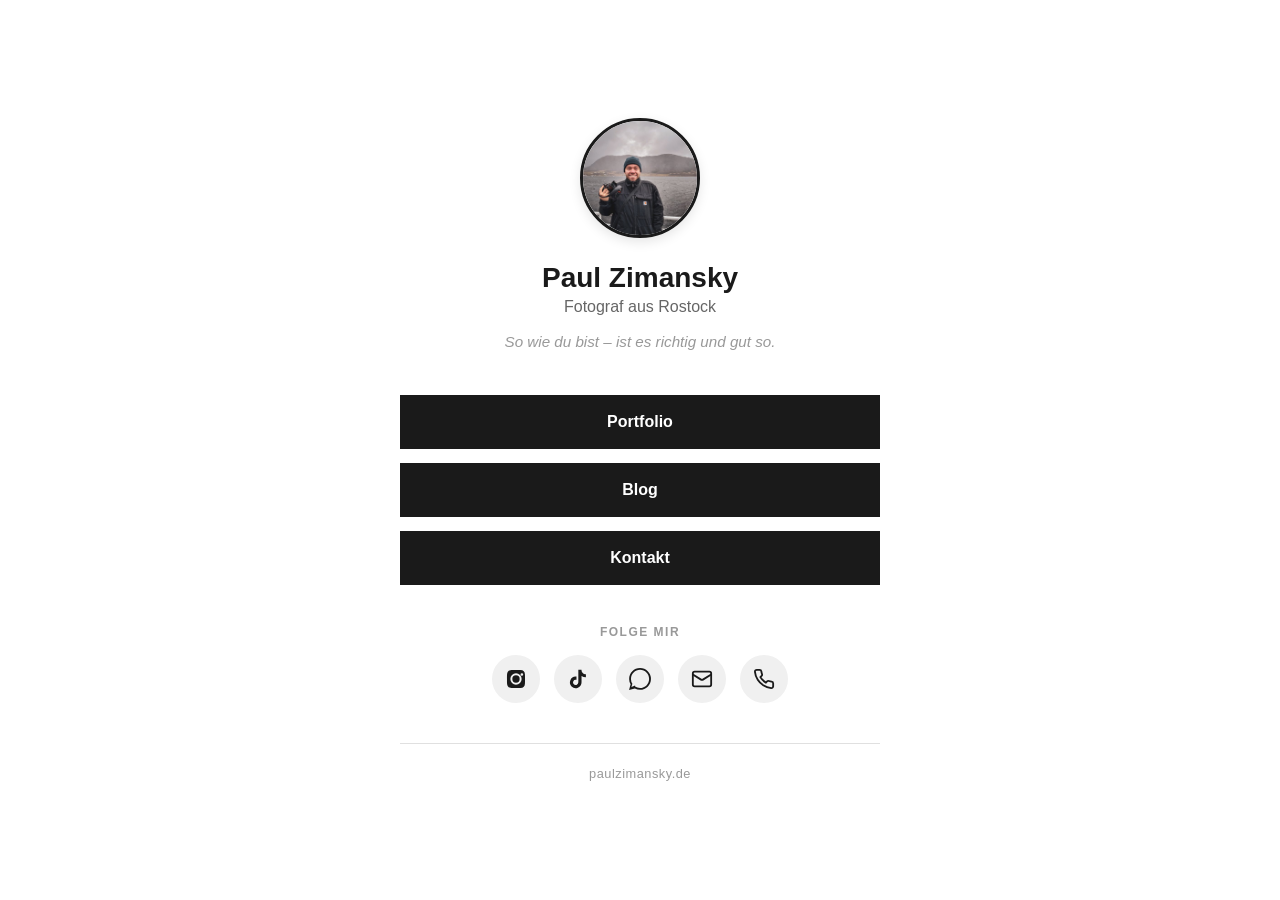
==== links/index.html @ 3364cd39 "update-linktree-kontaktforumlar-web3forms" ====
<!DOCTYPE html>
<html lang="de">
<head>
    <meta charset="UTF-8">
    <meta name="viewport" content="width=device-width, initial-scale=1.0">
    <meta name="description" content="Paul Zimansky – Fotograf aus Rostock. Alle Links auf einen Blick.">
    <title>Paul Zimansky – Links</title>
    <link rel="stylesheet" href="links-style.css">
</head>
<body>
<div class="links-container">

    <div class="profile-section">
        <img src="../images/paul-profile.jpg" alt="Paul Zimansky" class="profile-photo">
        <h1>Paul Zimansky</h1>
        <p class="tagline">Fotograf aus Rostock</p>
        <p class="description">So wie du bist – ist es richtig und gut so.</p>
    </div>

    <div class="links-section">
        <a href="../index.html#portfolio" class="link-button">Portfolio</a>
        <a href="../blog.html" class="link-button">Blog</a>
        <a href="../contact.html" class="link-button">Kontakt</a>
    </div>

    <div class="social-section">
        <p class="social-label">Folge mir</p>
        <div class="social-icons">
            <a href="https://instagram.com/paulzimansky" class="social-icon" target="_blank" rel="noopener" aria-label="Instagram">
                <svg width="22" height="22" viewBox="0 0 24 24" fill="currentColor"><path d="M12 2.16c3.2 0 3.58.01 4.85.07 3.25.15 4.77 1.69 4.92 4.92.06 1.27.07 1.65.07 4.85s-.01 3.58-.07 4.85c-.15 3.23-1.66 4.77-4.92 4.92-1.27.06-1.65.07-4.85.07s-3.58-.01-4.85-.07c-3.26-.15-4.77-1.7-4.92-4.92-.06-1.27-.07-1.65-.07-4.85s.01-3.58.07-4.85C2.38 3.92 3.9 2.38 7.15 2.23 8.42 2.17 8.8 2.16 12 2.16zm0 3.68a6.16 6.16 0 100 12.32 6.16 6.16 0 000-12.32zm0 10.16a4 4 0 110-8 4 4 0 010 8zm6.41-10.4a1.44 1.44 0 100 2.88 1.44 1.44 0 000-2.88z"/></svg>
            </a>
            <a href="https://tiktok.com/@paulzimansky" class="social-icon" target="_blank" rel="noopener" aria-label="TikTok">
                <svg width="22" height="22" viewBox="0 0 24 24" fill="currentColor"><path d="M19.59 6.69a4.83 4.83 0 01-3.77-4.25V2h-3.45v13.67a2.89 2.89 0 01-5.2 1.74 2.89 2.89 0 012.31-4.64c.3 0 .59.05.86.13V9.4a6.33 6.33 0 00-1-.05A6.34 6.34 0 005 20.1a6.34 6.34 0 0010.86-4.43v-7a8.16 8.16 0 004.77 1.52v-3.4a4.85 4.85 0 01-1.04-.1z"/></svg>
            </a>
            <a href="https://wa.me/4915756662842" class="social-icon" target="_blank" rel="noopener" aria-label="WhatsApp">
                <svg width="22" height="22" viewBox="0 0 24 24" fill="currentColor"><path d="M.057 24l1.687-6.163a11.867 11.867 0 01-1.587-5.945C.16 5.335 5.495 0 12.05 0a11.82 11.82 0 018.413 3.488 11.82 11.82 0 013.48 8.414c-.003 6.557-5.338 11.892-11.893 11.892a11.9 11.9 0 01-5.688-1.448L.057 24zm6.597-3.807c1.676.995 3.276 1.591 5.392 1.592 5.448 0 9.886-4.434 9.889-9.885.002-5.462-4.415-9.89-9.881-9.892-5.452 0-9.887 4.434-9.889 9.884a9.86 9.86 0 001.51 5.26l-.999 3.648 3.978-1.607z"/></svg>
            </a>
            <a href="mailto:kontakt@paulzimansky.de" class="social-icon" aria-label="E-Mail">
                <svg width="22" height="22" viewBox="0 0 24 24" fill="none" stroke="currentColor" stroke-width="2"><rect x="2" y="4" width="20" height="16" rx="2"/><path d="m22 7-8.97 5.7a1.94 1.94 0 0 1-2.06 0L2 7"/></svg>
            </a>
            <a href="tel:+4915756662842" class="social-icon" aria-label="Telefon">
                <svg width="22" height="22" viewBox="0 0 24 24" fill="none" stroke="currentColor" stroke-width="2"><path d="M22 16.92v3a2 2 0 01-2.18 2 19.79 19.79 0 01-8.63-3.07 19.5 19.5 0 01-6-6 19.79 19.79 0 01-3.07-8.67A2 2 0 014.11 2h3a2 2 0 012 1.72 12.84 12.84 0 00.7 2.81 2 2 0 01-.45 2.11L8.09 9.91a16 16 0 006 6l1.27-1.27a2 2 0 012.11-.45 12.84 12.84 0 002.81.7A2 2 0 0122 16.92z"/></svg>
            </a>
        </div>
    </div>

    <div class="footer-section">
        <a href="../index.html" class="footer-text">paulzimansky.de</a>
    </div>

</div>
</body>
</html>
---- links/links-style.css ----
* { margin:0; padding:0; box-sizing:border-box; }

body {
    font-family: -apple-system, BlinkMacSystemFont, 'Segoe UI', Roboto, sans-serif;
    background:#fff; color:#1a1a1a;
    min-height:100vh;
    display:flex; align-items:center; justify-content:center;
    padding:40px 20px;
}

.links-container {
    width:100%; max-width:480px; text-align:center;
    animation: fadeIn 0.5s ease;
}

.profile-section { margin-bottom:40px; }
.profile-photo {
    width:120px; height:120px; border-radius:50%;
    object-fit:cover; border:3px solid #1a1a1a;
    margin-bottom:20px;
    box-shadow:0 4px 12px rgba(0,0,0,0.1);
}
.profile-section h1 { font-size:1.75rem; font-weight:600; margin-bottom:4px; }
.tagline { font-size:1rem; color:#666; margin-bottom:14px; font-weight:500; }
.description { font-size:0.95rem; color:#999; font-style:italic; line-height:1.6; }

.links-section {
    display:flex; flex-direction:column; gap:14px;
    margin-bottom:40px;
}
.link-button {
    display:block; padding:16px 24px;
    background:#1a1a1a; color:#fff;
    text-decoration:none; font-size:1rem; font-weight:600;
    border:2px solid #1a1a1a;
    transition:all 0.25s ease;
}
.link-button:hover {
    background:#fff; color:#1a1a1a;
    transform:translateY(-2px);
    box-shadow:0 4px 12px rgba(0,0,0,0.15);
}

.social-section { margin-bottom:40px; }
.social-label {
    font-size:0.75rem; color:#999;
    text-transform:uppercase; letter-spacing:1.5px;
    margin-bottom:16px; font-weight:600;
}
.social-icons { display:flex; gap:14px; justify-content:center; flex-wrap:wrap; }
.social-icon {
    display:flex; align-items:center; justify-content:center;
    width:48px; height:48px; border-radius:50%;
    background:#f0f0f0; color:#1a1a1a;
    text-decoration:none;
    transition:all 0.25s ease;
}
.social-icon:hover {
    background:#1a1a1a; color:#fff;
    transform:translateY(-4px);
    box-shadow:0 4px 12px rgba(0,0,0,0.15);
}

.footer-section { padding-top:20px; border-top:1px solid #e0e0e0; }
.footer-text {
    font-size:0.8rem; color:#999;
    letter-spacing:0.5px; text-decoration:none;
}
.footer-text:hover { color:#1a1a1a; }

@media (max-width:480px) {
    .profile-photo { width:100px; height:100px; }
    .profile-section h1 { font-size:1.5rem; }
    .link-button { padding:14px 20px; font-size:0.95rem; }
    .social-icon { width:44px; height:44px; }
}

@keyframes fadeIn {
    from { opacity:0; transform:translateY(10px); }
    to { opacity:1; transform:translateY(0); }
}
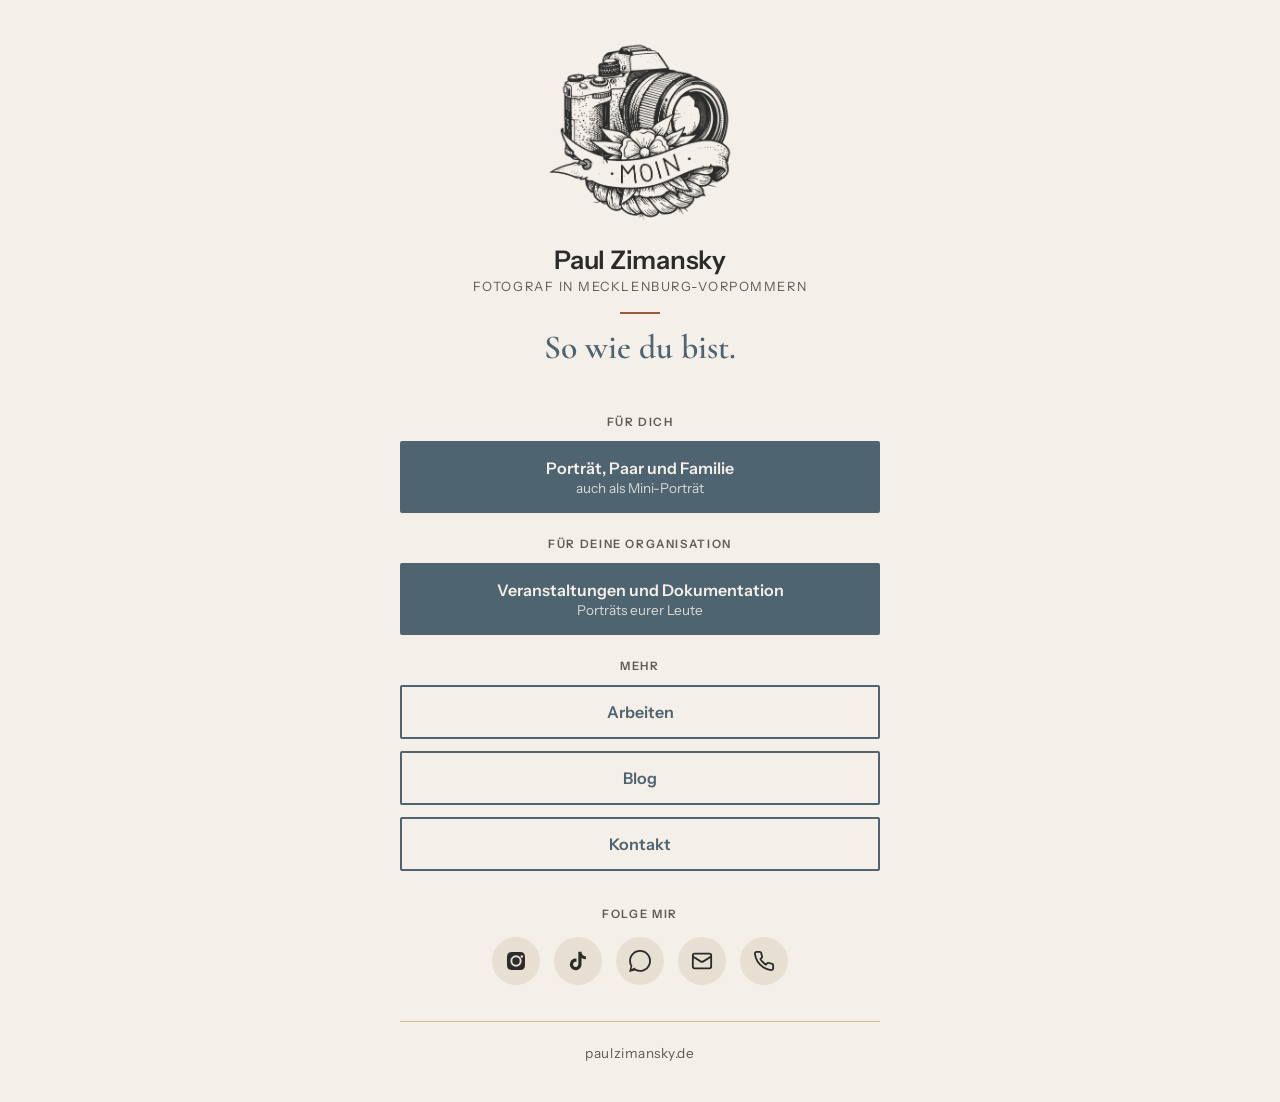
==== commit f49c6d1d: "Add files via upload" ====
--- a/links/index.html
+++ b/links/index.html
@@ -3,24 +3,30 @@
 <head>
     <meta charset="UTF-8">
     <meta name="viewport" content="width=device-width, initial-scale=1.0">
-    <meta name="description" content="Paul Zimansky – Fotograf aus Rostock. Alle Links auf einen Blick.">
+    <meta name="description" content="Paul Zimansky – Fotograf in Mecklenburg-Vorpommern. Alle Links auf einen Blick.">
     <title>Paul Zimansky – Links</title>
     <link rel="stylesheet" href="links-style.css">
+    <link rel="icon" type="image/png" href="logo.png">
 </head>
 <body>
 <div class="links-container">
 
     <div class="profile-section">
-        <img src="../images/paul-profile.jpg" alt="Paul Zimansky" class="profile-photo">
+        <img src="logo.png" alt="Logo von Paul Zimansky: Kamera mit Blume und dem Wort Moin" class="profile-logo" width="190" height="186">
         <h1>Paul Zimansky</h1>
-        <p class="tagline">Fotograf aus Rostock</p>
-        <p class="description">So wie du bist – ist es richtig und gut so.</p>
+        <p class="tagline">Fotograf in Mecklenburg-Vorpommern</p>
+        <p class="description">So wie du bist.</p>
     </div>
 
     <div class="links-section">
-        <a href="../index.html#portfolio" class="link-button">Portfolio</a>
-        <a href="../blog.html" class="link-button">Blog</a>
-        <a href="../contact.html" class="link-button">Kontakt</a>
+        <p class="link-group-label">Für dich</p>
+        <a href="../index.html#fuer-dich" class="link-button">Porträt, Paar und Familie<span>auch als Mini-Porträt</span></a>
+        <p class="link-group-label">Für deine Organisation</p>
+        <a href="../index.html#fuer-organisationen" class="link-button">Veranstaltungen und Dokumentation<span>Porträts eurer Leute</span></a>
+        <p class="link-group-label">Mehr</p>
+        <a href="../index.html#arbeiten" class="link-button secondary">Arbeiten</a>
+        <a href="../blog.html" class="link-button secondary">Blog</a>
+        <a href="../contact.html" class="link-button secondary">Kontakt</a>
     </div>
 
     <div class="social-section">
--- a/links/links-style.css
+++ b/links/links-style.css
@@ -1,8 +1,18 @@
+/* Linkseite in der Markenlinie "So wie du bist" */
+@font-face { font-family:'Instrument Sans'; src:url('../fonts/instrument-sans-400.woff') format('woff'); font-weight:400; font-display:swap; }
+@font-face { font-family:'Instrument Sans'; src:url('../fonts/instrument-sans-600.woff') format('woff'); font-weight:500 700; font-display:swap; }
+@font-face { font-family:'Cormorant'; src:url('../fonts/cormorant-600.woff') format('woff'); font-weight:300 700; font-display:swap; }
+
+:root {
+    --sand:#F4EFE8; --anthrazit:#2B2B2A; --strandhafer:#C9B99A; --strandhafer-hell:#E7DFD1;
+    --blau:#4E6470; --blau-dunkel:#3D4F59; --backstein:#A0573C; --grau:#5E5C57;
+}
+
 * { margin:0; padding:0; box-sizing:border-box; }
 
 body {
-    font-family: -apple-system, BlinkMacSystemFont, 'Segoe UI', Roboto, sans-serif;
-    background:#fff; color:#1a1a1a;
+    font-family:'Instrument Sans', -apple-system, BlinkMacSystemFont, 'Segoe UI', sans-serif;
+    background:var(--sand); color:var(--anthrazit);
     min-height:100vh;
     display:flex; align-items:center; justify-content:center;
     padding:40px 20px;
@@ -13,64 +23,66 @@
     animation: fadeIn 0.5s ease;
 }
 
-.profile-section { margin-bottom:40px; }
-.profile-photo {
-    width:120px; height:120px; border-radius:50%;
-    object-fit:cover; border:3px solid #1a1a1a;
-    margin-bottom:20px;
-    box-shadow:0 4px 12px rgba(0,0,0,0.1);
+.profile-section { margin-bottom:36px; }
+.profile-logo { width:190px; height:auto; display:block; margin:0 auto 18px; }
+.profile-section h1 { font-size:1.6rem; font-weight:600; letter-spacing:-0.01em; margin-bottom:4px; }
+.tagline { font-size:0.8rem; color:var(--grau); margin-bottom:18px; letter-spacing:0.12em; text-transform:uppercase; }
+.description {
+    font-family:'Cormorant', Georgia, serif; font-weight:600;
+    font-size:2.1rem; line-height:1.1; color:var(--blau);
 }
-.profile-section h1 { font-size:1.75rem; font-weight:600; margin-bottom:4px; }
-.tagline { font-size:1rem; color:#666; margin-bottom:14px; font-weight:500; }
-.description { font-size:0.95rem; color:#999; font-style:italic; line-height:1.6; }
+.description::before {
+    content:""; display:block; width:40px; height:2px;
+    background:var(--backstein); margin:0 auto 16px;
+}
 
 .links-section {
-    display:flex; flex-direction:column; gap:14px;
-    margin-bottom:40px;
+    display:flex; flex-direction:column; gap:12px;
+    margin-bottom:36px;
+}
+.link-group-label {
+    font-size:0.72rem; font-weight:600; color:var(--grau);
+    text-transform:uppercase; letter-spacing:0.14em;
+    margin-top:12px;
 }
 .link-button {
-    display:block; padding:16px 24px;
-    background:#1a1a1a; color:#fff;
+    display:block; padding:15px 24px;
+    background:var(--blau); color:var(--sand);
     text-decoration:none; font-size:1rem; font-weight:600;
-    border:2px solid #1a1a1a;
-    transition:all 0.25s ease;
+    border:2px solid var(--blau); border-radius:2px;
+    transition:background 0.2s ease, transform 0.2s ease;
 }
-.link-button:hover {
-    background:#fff; color:#1a1a1a;
-    transform:translateY(-2px);
-    box-shadow:0 4px 12px rgba(0,0,0,0.15);
-}
+.link-button span { display:block; font-weight:400; font-size:0.85rem; opacity:0.85; margin-top:2px; }
+.link-button:hover { background:var(--blau-dunkel); border-color:var(--blau-dunkel); transform:translateY(-2px); }
+.link-button.secondary { background:transparent; color:var(--blau); }
+.link-button.secondary:hover { background:var(--blau); color:var(--sand); }
 
-.social-section { margin-bottom:40px; }
+.social-section { margin-bottom:36px; }
 .social-label {
-    font-size:0.75rem; color:#999;
-    text-transform:uppercase; letter-spacing:1.5px;
+    font-size:0.72rem; color:var(--grau);
+    text-transform:uppercase; letter-spacing:0.14em;
     margin-bottom:16px; font-weight:600;
 }
 .social-icons { display:flex; gap:14px; justify-content:center; flex-wrap:wrap; }
 .social-icon {
     display:flex; align-items:center; justify-content:center;
     width:48px; height:48px; border-radius:50%;
-    background:#f0f0f0; color:#1a1a1a;
+    background:var(--strandhafer-hell); color:var(--anthrazit);
     text-decoration:none;
-    transition:all 0.25s ease;
+    transition:background 0.2s ease, color 0.2s ease, transform 0.2s ease;
 }
-.social-icon:hover {
-    background:#1a1a1a; color:#fff;
-    transform:translateY(-4px);
-    box-shadow:0 4px 12px rgba(0,0,0,0.15);
-}
+.social-icon:hover { background:var(--blau); color:var(--sand); transform:translateY(-3px); }
 
-.footer-section { padding-top:20px; border-top:1px solid #e0e0e0; }
-.footer-text {
-    font-size:0.8rem; color:#999;
-    letter-spacing:0.5px; text-decoration:none;
-}
-.footer-text:hover { color:#1a1a1a; }
+.footer-section { padding-top:20px; border-top:1px solid var(--strandhafer); }
+.footer-text { font-size:0.85rem; color:var(--grau); letter-spacing:0.04em; text-decoration:none; }
+.footer-text:hover { color:var(--blau); }
+
+a:focus-visible { outline:3px solid var(--blau); outline-offset:3px; }
 
 @media (max-width:480px) {
-    .profile-photo { width:100px; height:100px; }
-    .profile-section h1 { font-size:1.5rem; }
+    .profile-logo { width:160px; }
+    .profile-section h1 { font-size:1.45rem; }
+    .description { font-size:1.9rem; }
     .link-button { padding:14px 20px; font-size:0.95rem; }
     .social-icon { width:44px; height:44px; }
 }
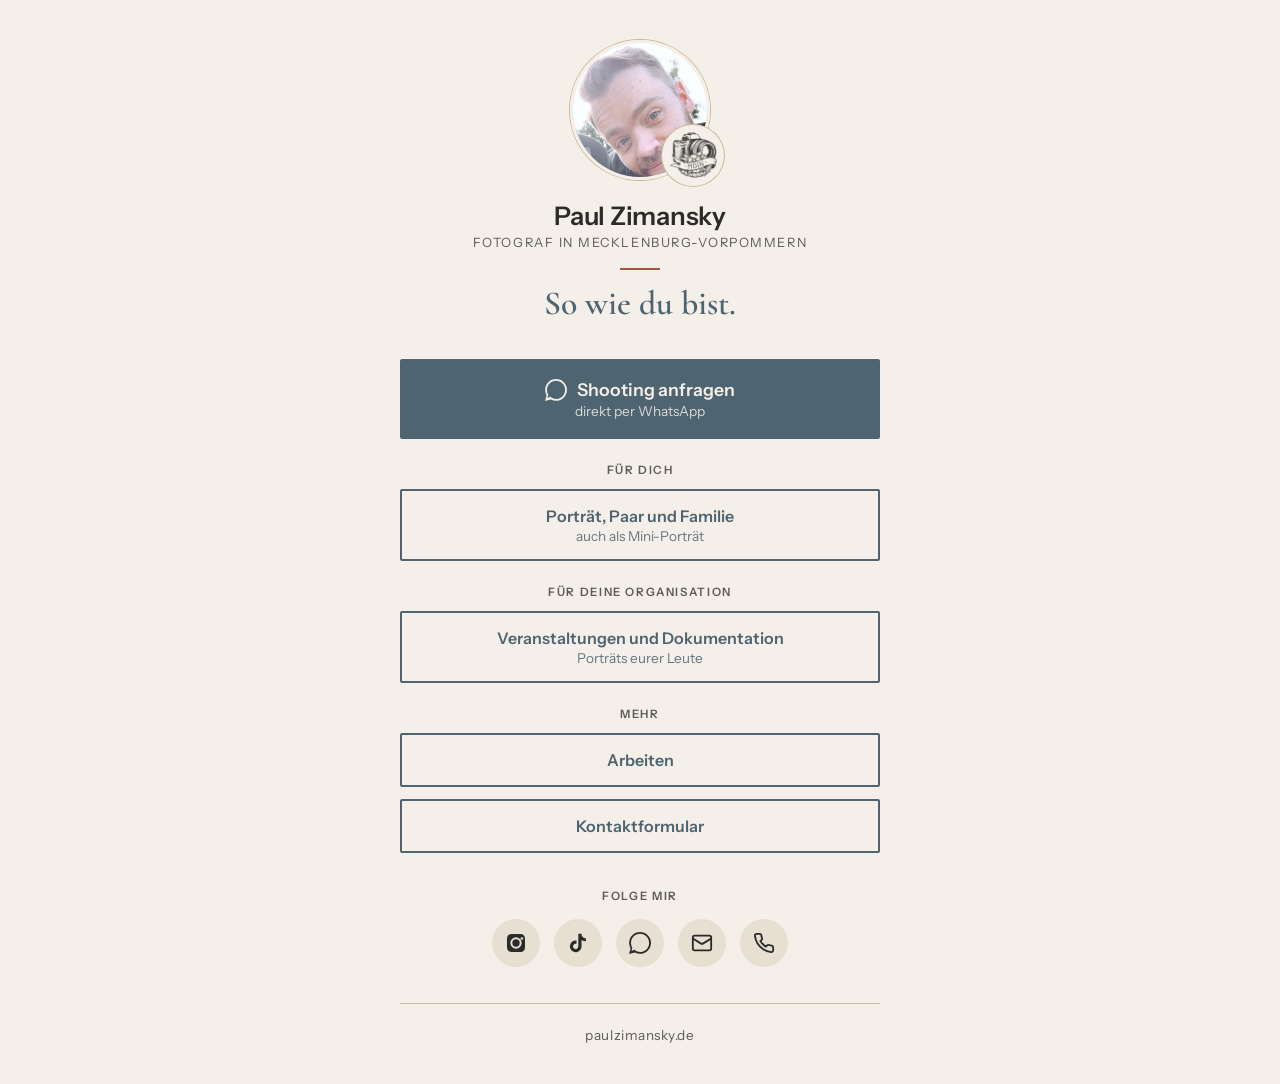
==== commit 68cc26e3: "Add files via upload" ====
--- a/links/index.html
+++ b/links/index.html
@@ -12,21 +12,27 @@
 <div class="links-container">
 
     <div class="profile-section">
-        <img src="logo.png" alt="Logo von Paul Zimansky: Kamera mit Blume und dem Wort Moin" class="profile-logo" width="190" height="186">
+        <div class="profile-photo-wrap">
+            <img src="paul.jpg" alt="Paul Zimansky mit Kamera" class="profile-photo" width="140" height="140">
+            <img src="logo.png" alt="Logo: Kamera mit Blume und dem Wort Moin" class="profile-badge" width="62" height="61">
+        </div>
         <h1>Paul Zimansky</h1>
         <p class="tagline">Fotograf in Mecklenburg-Vorpommern</p>
         <p class="description">So wie du bist.</p>
     </div>
 
     <div class="links-section">
+        <a href="https://wa.me/4915756662842?text=Moin%20Paul%2C%20ich%20interessiere%20mich%20f%C3%BCr%20ein%20Shooting." class="link-button cta" target="_blank" rel="noopener">
+            <svg aria-hidden="true" width="22" height="22" viewBox="0 0 24 24" fill="currentColor"><path d="M.057 24l1.687-6.163a11.867 11.867 0 01-1.587-5.945C.16 5.335 5.495 0 12.05 0a11.82 11.82 0 018.413 3.488 11.82 11.82 0 013.48 8.414c-.003 6.557-5.338 11.892-11.893 11.892a11.9 11.9 0 01-5.688-1.448L.057 24zm6.597-3.807c1.676.995 3.276 1.591 5.392 1.592 5.448 0 9.886-4.434 9.889-9.885.002-5.462-4.415-9.89-9.881-9.892-5.452 0-9.887 4.434-9.889 9.884a9.86 9.86 0 001.51 5.26l-.999 3.648 3.978-1.607z"/></svg>
+            Shooting anfragen<span>direkt per WhatsApp</span>
+        </a>
         <p class="link-group-label">Für dich</p>
-        <a href="../index.html#fuer-dich" class="link-button">Porträt, Paar und Familie<span>auch als Mini-Porträt</span></a>
+        <a href="../index.html#fuer-dich" class="link-button secondary">Porträt, Paar und Familie<span>auch als Mini-Porträt</span></a>
         <p class="link-group-label">Für deine Organisation</p>
-        <a href="../index.html#fuer-organisationen" class="link-button">Veranstaltungen und Dokumentation<span>Porträts eurer Leute</span></a>
+        <a href="../index.html#fuer-organisationen" class="link-button secondary">Veranstaltungen und Dokumentation<span>Porträts eurer Leute</span></a>
         <p class="link-group-label">Mehr</p>
         <a href="../index.html#arbeiten" class="link-button secondary">Arbeiten</a>
-        <a href="../blog.html" class="link-button secondary">Blog</a>
-        <a href="../contact.html" class="link-button secondary">Kontakt</a>
+        <a href="../contact.html" class="link-button secondary">Kontaktformular</a>
     </div>
 
     <div class="social-section">
--- a/links/links-style.css
+++ b/links/links-style.css
@@ -24,7 +24,14 @@
 }
 
 .profile-section { margin-bottom:36px; }
-.profile-logo { width:190px; height:auto; display:block; margin:0 auto 18px; }
+.profile-photo-wrap { position:relative; width:140px; height:140px; margin:0 auto 20px; }
+.profile-photo { width:140px; height:140px; border-radius:50%; object-fit:cover; display:block; border:3px solid var(--sand); box-shadow:0 0 0 1px var(--strandhafer); }
+.profile-badge {
+    position:absolute; right:-14px; bottom:-6px;
+    width:62px; height:auto; padding:6px;
+    background:var(--sand); border-radius:50%;
+    box-shadow:0 0 0 1px var(--strandhafer);
+}
 .profile-section h1 { font-size:1.6rem; font-weight:600; letter-spacing:-0.01em; margin-bottom:4px; }
 .tagline { font-size:0.8rem; color:var(--grau); margin-bottom:18px; letter-spacing:0.12em; text-transform:uppercase; }
 .description {
@@ -56,6 +63,11 @@
 .link-button:hover { background:var(--blau-dunkel); border-color:var(--blau-dunkel); transform:translateY(-2px); }
 .link-button.secondary { background:transparent; color:var(--blau); }
 .link-button.secondary:hover { background:var(--blau); color:var(--sand); }
+.link-button.cta {
+    display:flex; flex-wrap:wrap; align-items:center; justify-content:center; column-gap:10px;
+    padding:18px 24px; font-size:1.1rem;
+}
+.link-button.cta span { flex-basis:100%; }
 
 .social-section { margin-bottom:36px; }
 .social-label {
@@ -80,7 +92,8 @@
 a:focus-visible { outline:3px solid var(--blau); outline-offset:3px; }
 
 @media (max-width:480px) {
-    .profile-logo { width:160px; }
+    .profile-photo-wrap, .profile-photo { width:120px; height:120px; }
+    .profile-badge { width:54px; }
     .profile-section h1 { font-size:1.45rem; }
     .description { font-size:1.9rem; }
     .link-button { padding:14px 20px; font-size:0.95rem; }
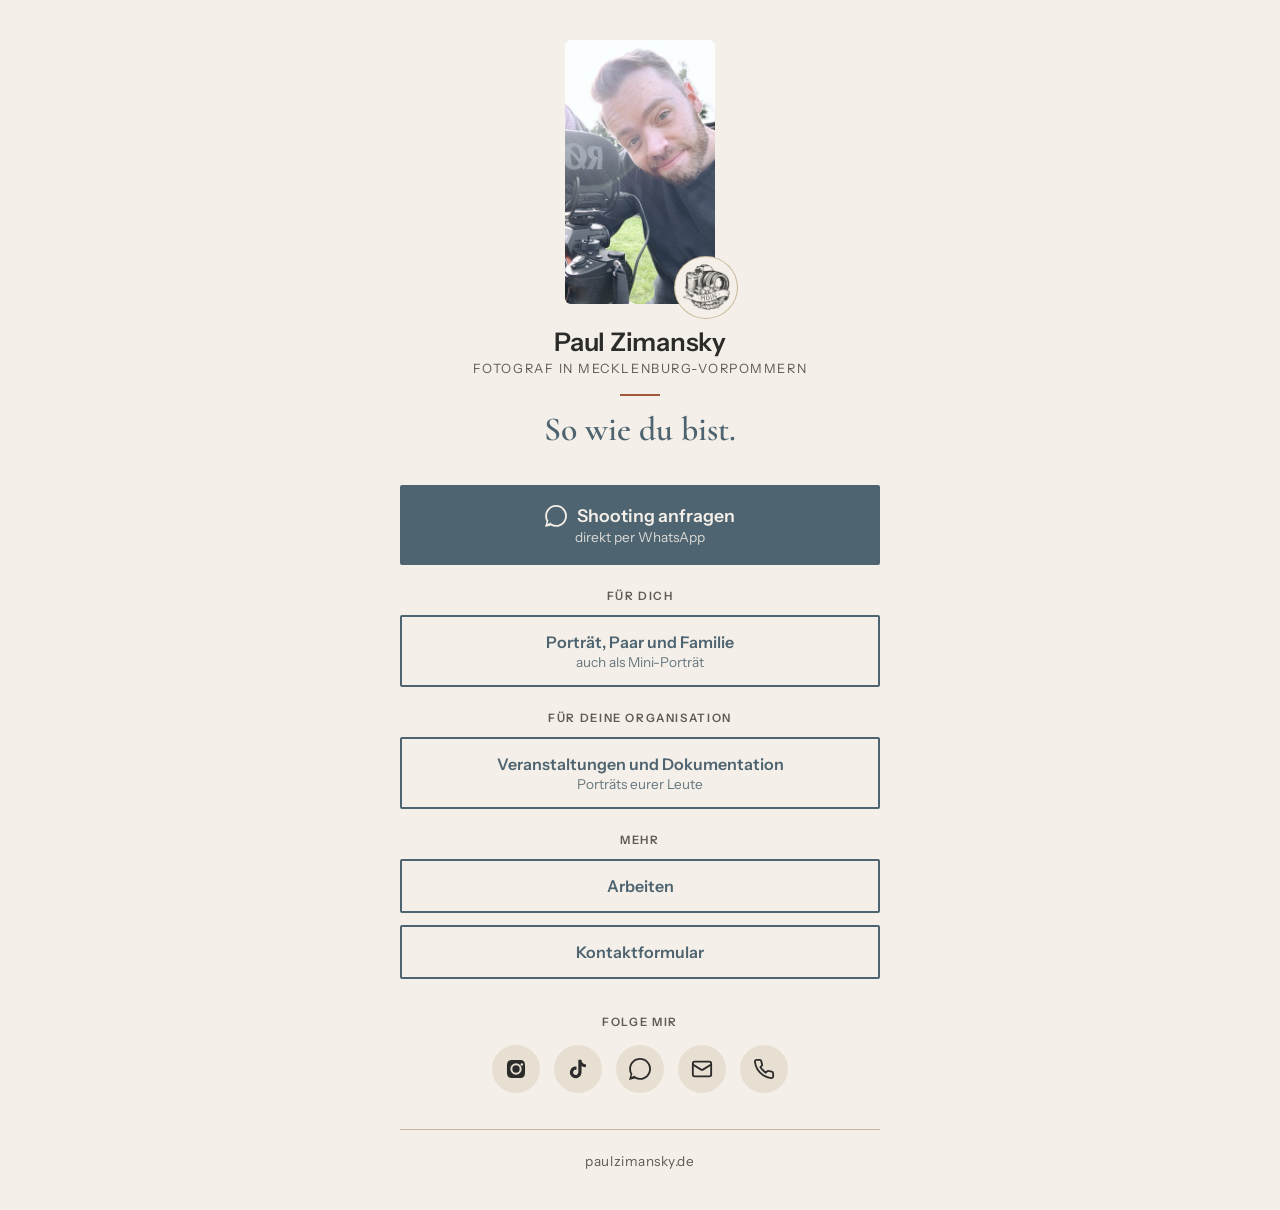
==== commit 30fd6b7f: "Add files via upload" ====
--- a/links/index.html
+++ b/links/index.html
@@ -13,7 +13,7 @@
 
     <div class="profile-section">
         <div class="profile-photo-wrap">
-            <img src="paul.jpg" alt="Paul Zimansky mit Kamera" class="profile-photo" width="140" height="140">
+            <img src="paul.jpg" alt="Paul Zimansky mit Kamera" class="profile-photo" width="150" height="264">
             <img src="logo.png" alt="Logo: Kamera mit Blume und dem Wort Moin" class="profile-badge" width="62" height="61">
         </div>
         <h1>Paul Zimansky</h1>
--- a/links/links-style.css
+++ b/links/links-style.css
@@ -24,10 +24,10 @@
 }
 
 .profile-section { margin-bottom:36px; }
-.profile-photo-wrap { position:relative; width:140px; height:140px; margin:0 auto 20px; }
-.profile-photo { width:140px; height:140px; border-radius:50%; object-fit:cover; display:block; border:3px solid var(--sand); box-shadow:0 0 0 1px var(--strandhafer); }
+.profile-photo-wrap { position:relative; width:150px; margin:0 auto 22px; }
+.profile-photo { width:150px; height:auto; border-radius:6px; display:block; }
 .profile-badge {
-    position:absolute; right:-14px; bottom:-6px;
+    position:absolute; right:-22px; bottom:-14px;
     width:62px; height:auto; padding:6px;
     background:var(--sand); border-radius:50%;
     box-shadow:0 0 0 1px var(--strandhafer);
@@ -92,7 +92,7 @@
 a:focus-visible { outline:3px solid var(--blau); outline-offset:3px; }
 
 @media (max-width:480px) {
-    .profile-photo-wrap, .profile-photo { width:120px; height:120px; }
+    .profile-photo-wrap, .profile-photo { width:130px; }
     .profile-badge { width:54px; }
     .profile-section h1 { font-size:1.45rem; }
     .description { font-size:1.9rem; }
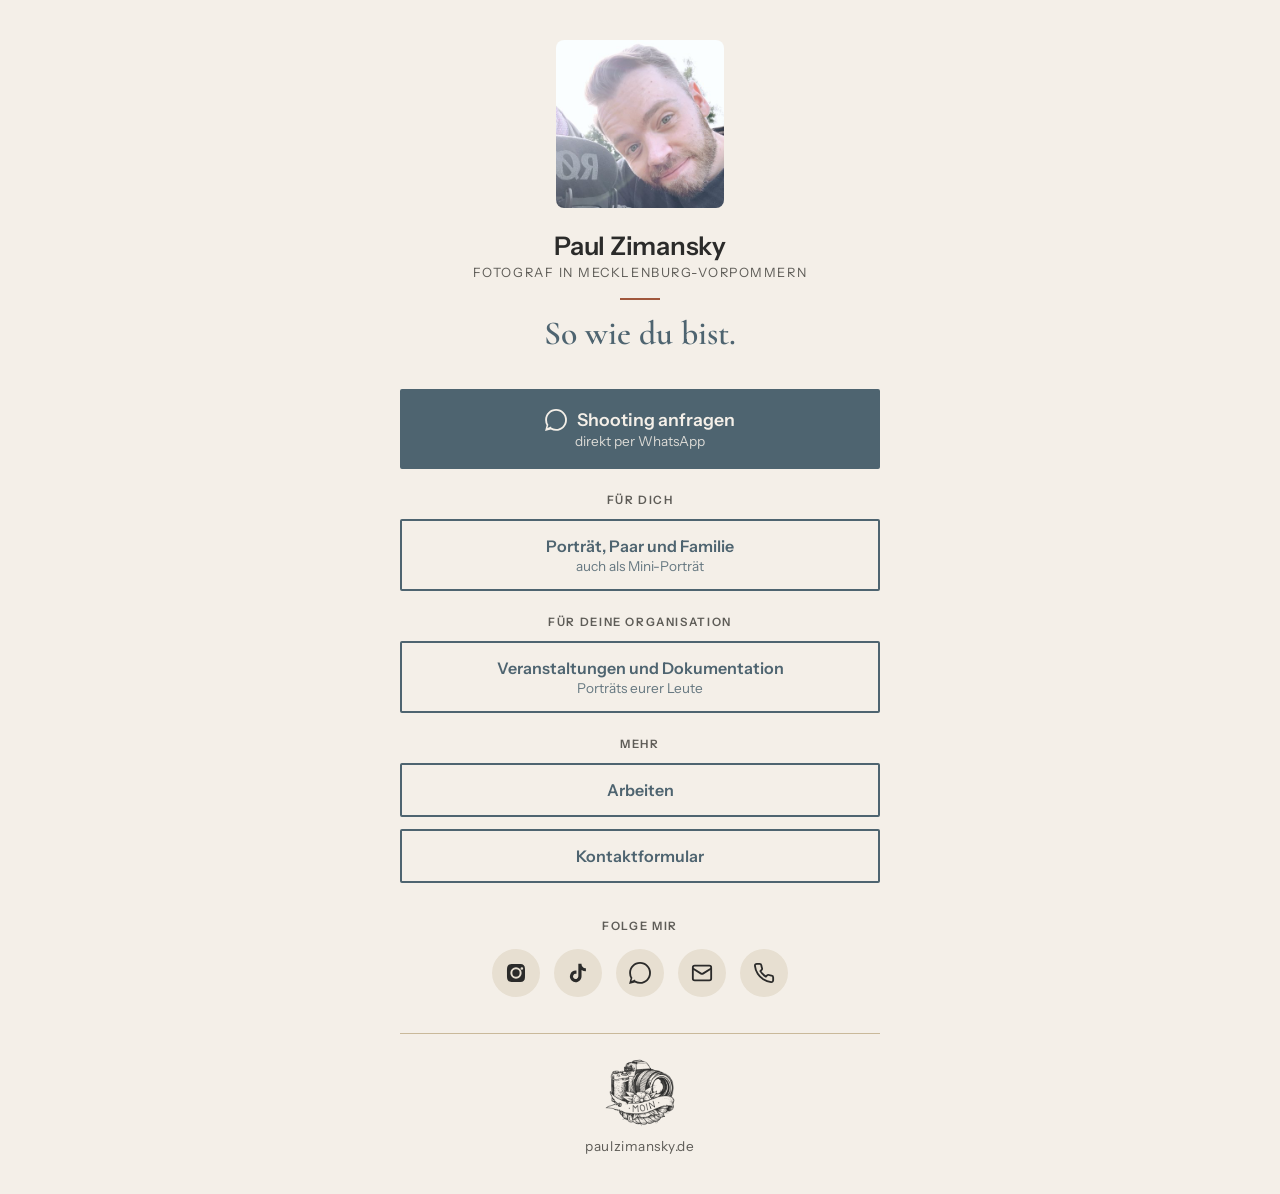
==== commit 72f18aa1: "Add files via upload" ====
--- a/links/index.html
+++ b/links/index.html
@@ -5,17 +5,14 @@
     <meta name="viewport" content="width=device-width, initial-scale=1.0">
     <meta name="description" content="Paul Zimansky – Fotograf in Mecklenburg-Vorpommern. Alle Links auf einen Blick.">
     <title>Paul Zimansky – Links</title>
-    <link rel="stylesheet" href="links-style.css">
+    <link rel="stylesheet" href="links-style.css?v=4">
     <link rel="icon" type="image/png" href="logo.png">
 </head>
 <body>
 <div class="links-container">
 
     <div class="profile-section">
-        <div class="profile-photo-wrap">
-            <img src="paul.jpg" alt="Paul Zimansky mit Kamera" class="profile-photo" width="150" height="264">
-            <img src="logo.png" alt="Logo: Kamera mit Blume und dem Wort Moin" class="profile-badge" width="62" height="61">
-        </div>
+        <img src="paul-zimansky.jpg" alt="Paul Zimansky mit Kamera" class="profile-photo" width="168" height="168">
         <h1>Paul Zimansky</h1>
         <p class="tagline">Fotograf in Mecklenburg-Vorpommern</p>
         <p class="description">So wie du bist.</p>
@@ -57,6 +54,7 @@
     </div>
 
     <div class="footer-section">
+        <img src="logo.png" alt="Logo: Kamera mit Blume und dem Wort Moin" class="footer-logo" width="72" height="71">
         <a href="../index.html" class="footer-text">paulzimansky.de</a>
     </div>
 
--- a/links/links-style.css
+++ b/links/links-style.css
@@ -24,14 +24,7 @@
 }
 
 .profile-section { margin-bottom:36px; }
-.profile-photo-wrap { position:relative; width:150px; margin:0 auto 22px; }
-.profile-photo { width:150px; height:auto; border-radius:6px; display:block; }
-.profile-badge {
-    position:absolute; right:-22px; bottom:-14px;
-    width:62px; height:auto; padding:6px;
-    background:var(--sand); border-radius:50%;
-    box-shadow:0 0 0 1px var(--strandhafer);
-}
+.profile-photo { width:168px; height:168px; border-radius:8px; object-fit:cover; display:block; margin:0 auto 22px; }
 .profile-section h1 { font-size:1.6rem; font-weight:600; letter-spacing:-0.01em; margin-bottom:4px; }
 .tagline { font-size:0.8rem; color:var(--grau); margin-bottom:18px; letter-spacing:0.12em; text-transform:uppercase; }
 .description {
@@ -85,15 +78,15 @@
 }
 .social-icon:hover { background:var(--blau); color:var(--sand); transform:translateY(-3px); }
 
-.footer-section { padding-top:20px; border-top:1px solid var(--strandhafer); }
+.footer-section { padding-top:24px; border-top:1px solid var(--strandhafer); display:flex; flex-direction:column; align-items:center; gap:10px; }
+.footer-logo { width:72px; height:auto; display:block; }
 .footer-text { font-size:0.85rem; color:var(--grau); letter-spacing:0.04em; text-decoration:none; }
 .footer-text:hover { color:var(--blau); }
 
 a:focus-visible { outline:3px solid var(--blau); outline-offset:3px; }
 
 @media (max-width:480px) {
-    .profile-photo-wrap, .profile-photo { width:130px; }
-    .profile-badge { width:54px; }
+    .profile-photo { width:148px; height:148px; }
     .profile-section h1 { font-size:1.45rem; }
     .description { font-size:1.9rem; }
     .link-button { padding:14px 20px; font-size:0.95rem; }
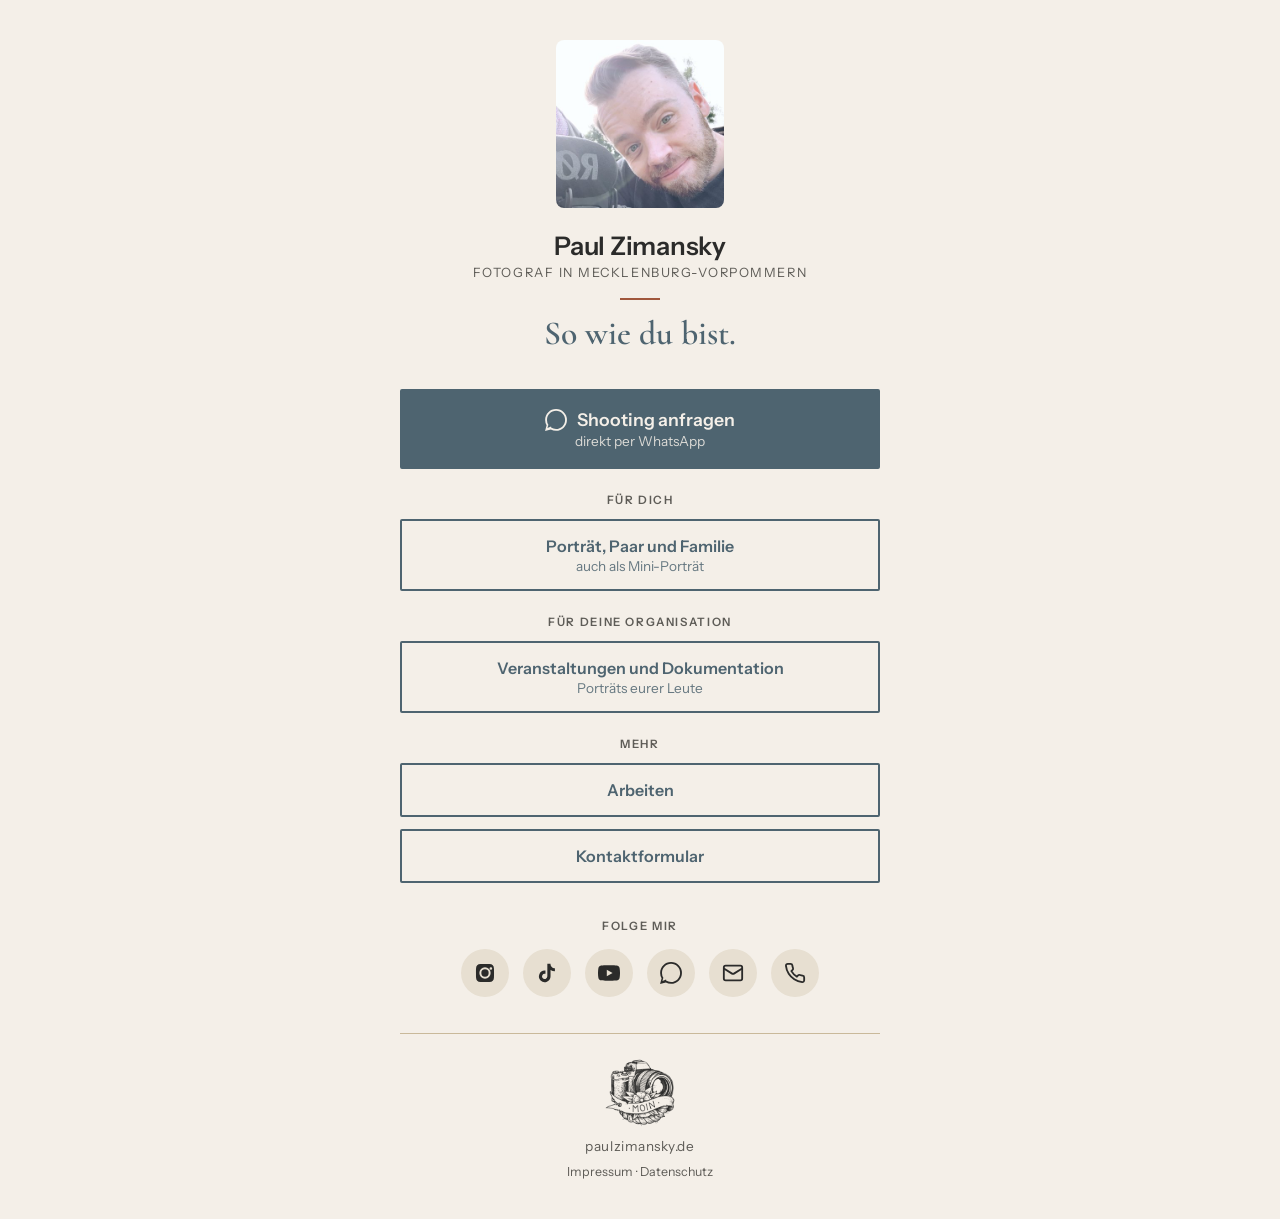
==== commit 9c438b60: "Add files via upload" ====
--- a/links/index.html
+++ b/links/index.html
@@ -41,6 +41,9 @@
             <a href="https://tiktok.com/@paulzimansky" class="social-icon" target="_blank" rel="noopener" aria-label="TikTok">
                 <svg width="22" height="22" viewBox="0 0 24 24" fill="currentColor"><path d="M19.59 6.69a4.83 4.83 0 01-3.77-4.25V2h-3.45v13.67a2.89 2.89 0 01-5.2 1.74 2.89 2.89 0 012.31-4.64c.3 0 .59.05.86.13V9.4a6.33 6.33 0 00-1-.05A6.34 6.34 0 005 20.1a6.34 6.34 0 0010.86-4.43v-7a8.16 8.16 0 004.77 1.52v-3.4a4.85 4.85 0 01-1.04-.1z"/></svg>
             </a>
+            <a href="https://www.youtube.com/@paulzimansky" class="social-icon" target="_blank" rel="noopener" aria-label="YouTube">
+                <svg viewBox="0 0 24 24" width="22" height="22" fill="currentColor" aria-hidden="true"><path d="M23.5 6.2a3 3 0 0 0-2.1-2.1C19.5 3.6 12 3.6 12 3.6s-7.5 0-9.4.5A3 3 0 0 0 .5 6.2 31 31 0 0 0 0 12a31 31 0 0 0 .5 5.8 3 3 0 0 0 2.1 2.1c1.9.5 9.4.5 9.4.5s7.5 0 9.4-.5a3 3 0 0 0 2.1-2.1A31 31 0 0 0 24 12a31 31 0 0 0-.5-5.8zM9.6 15.6V8.4l6.3 3.6-6.3 3.6z"/></svg>
+            </a>
             <a href="https://wa.me/4915756662842" class="social-icon" target="_blank" rel="noopener" aria-label="WhatsApp">
                 <svg width="22" height="22" viewBox="0 0 24 24" fill="currentColor"><path d="M.057 24l1.687-6.163a11.867 11.867 0 01-1.587-5.945C.16 5.335 5.495 0 12.05 0a11.82 11.82 0 018.413 3.488 11.82 11.82 0 013.48 8.414c-.003 6.557-5.338 11.892-11.893 11.892a11.9 11.9 0 01-5.688-1.448L.057 24zm6.597-3.807c1.676.995 3.276 1.591 5.392 1.592 5.448 0 9.886-4.434 9.889-9.885.002-5.462-4.415-9.89-9.881-9.892-5.452 0-9.887 4.434-9.889 9.884a9.86 9.86 0 001.51 5.26l-.999 3.648 3.978-1.607z"/></svg>
             </a>
@@ -56,6 +59,7 @@
     <div class="footer-section">
         <img src="logo.png" alt="Logo: Kamera mit Blume und dem Wort Moin" class="footer-logo" width="72" height="71">
         <a href="../index.html" class="footer-text">paulzimansky.de</a>
+        <p class="legal-links"><a href="../impressum.html">Impressum</a> · <a href="../datenschutz.html">Datenschutz</a></p>
     </div>
 
 </div>
--- a/links/links-style.css
+++ b/links/links-style.css
@@ -82,6 +82,9 @@
 .footer-logo { width:72px; height:auto; display:block; }
 .footer-text { font-size:0.85rem; color:var(--grau); letter-spacing:0.04em; text-decoration:none; }
 .footer-text:hover { color:var(--blau); }
+.legal-links { font-size:0.78rem; color:var(--grau); }
+.legal-links a { color:var(--grau); text-decoration:none; }
+.legal-links a:hover { color:var(--blau); }
 
 a:focus-visible { outline:3px solid var(--blau); outline-offset:3px; }
 
